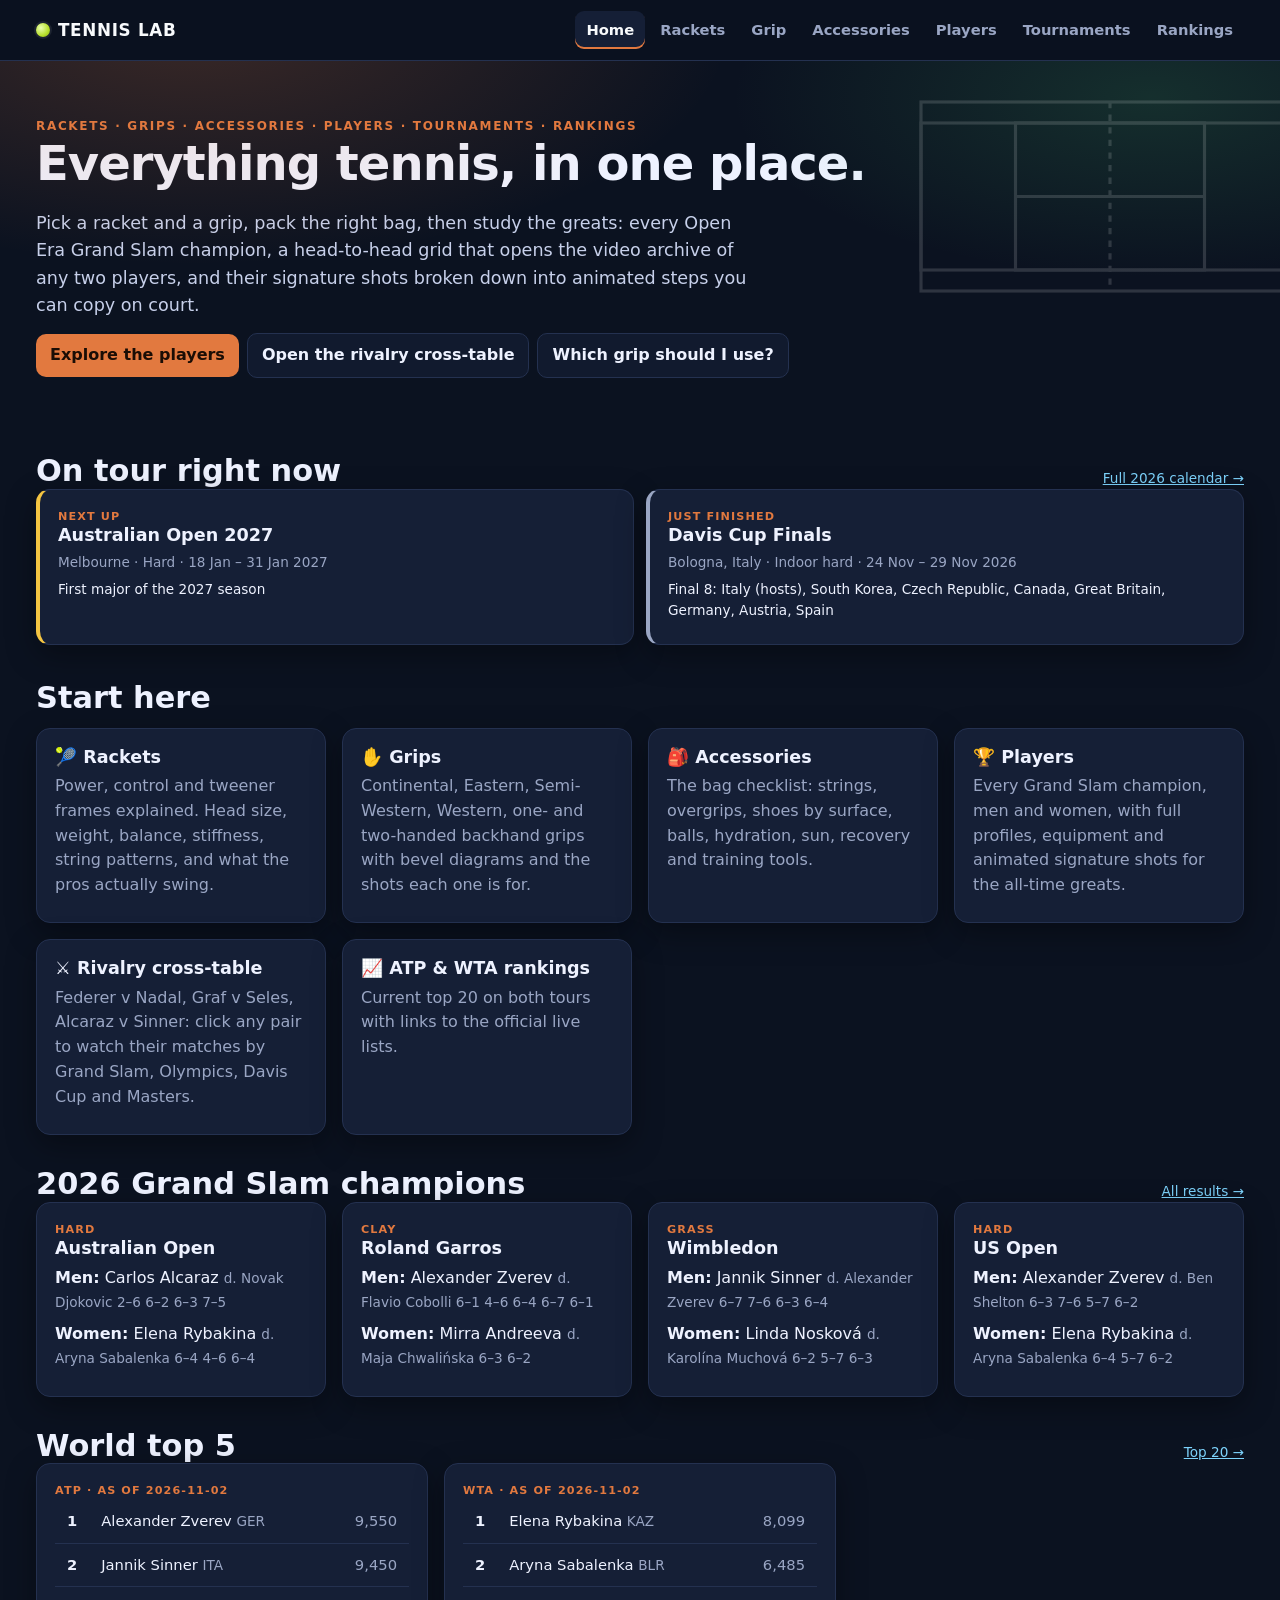
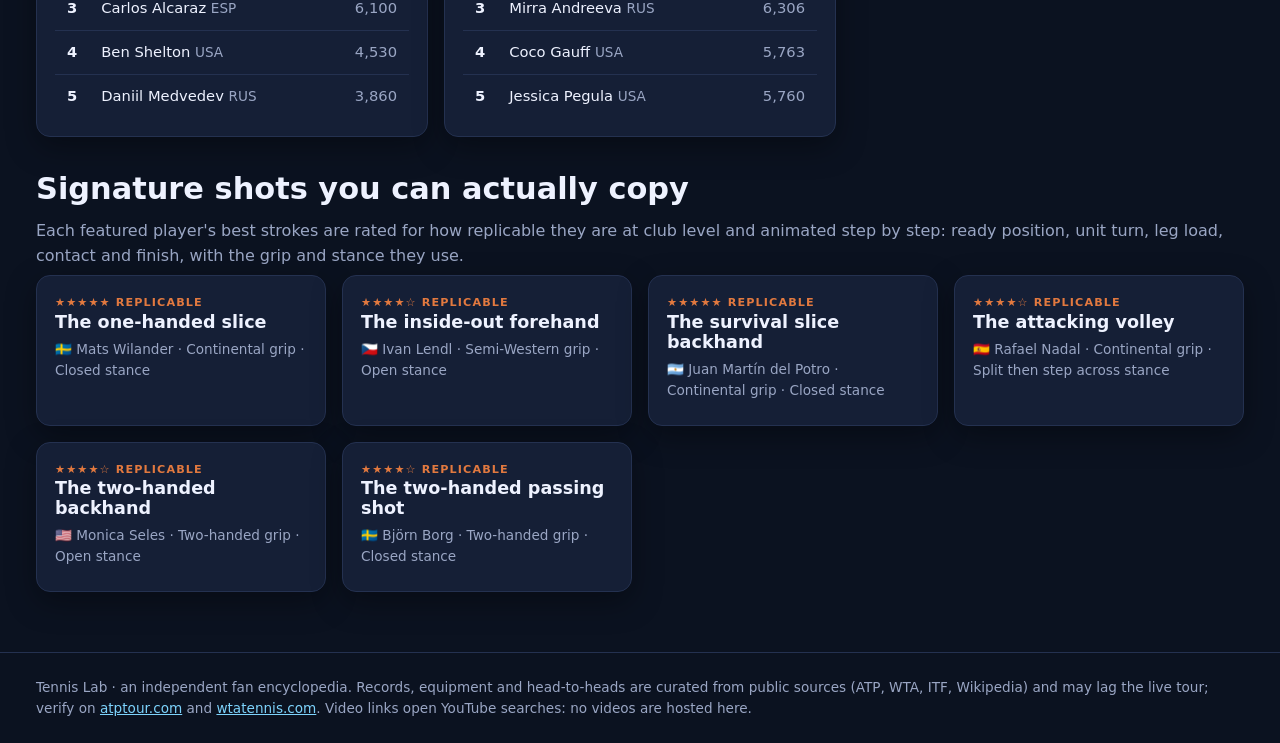
==== index.html @ 3db8cfde "Tennis Lab: static tennis encyclopedia with rivalry cross-table and animated shots Rackets, grips, a" ====
<!doctype html><html lang="en"><head><meta charset="utf-8"><meta name="viewport" content="width=device-width,initial-scale=1"><link rel="icon" href="/assets/favicon.svg"><link rel="stylesheet" href="/css/style.css"><script src="/js/common.js"></script><title>Tennis Lab — rackets, grips, players, rivalries and signature shots</title><meta name="description" content="A tennis encyclopedia: racket and grip guides, every Grand Slam champion, a head-to-head video archive and animated signature shots you can copy."></head><body>
<div id="site-header"></div>
<section class="hero"><div class="wrap">
<svg class="court-lines" viewBox="0 0 400 220" fill="none" stroke="#fff" stroke-width="3"><rect x="20" y="20" width="360" height="180"/><rect x="20" y="40" width="360" height="140"/><line x1="200" y1="20" x2="200" y2="200" stroke-dasharray="6 6"/><rect x="110" y="40" width="180" height="140"/><line x1="110" y1="110" x2="290" y2="110"/></svg>
<div class="kicker">Rackets · Grips · Accessories · Players · Tournaments · Rankings</div>
<h1>Everything tennis, in one place.</h1>
<p class="lead">Pick a racket and a grip, pack the right bag, then study the greats: every Open Era Grand Slam champion, a head-to-head grid that opens the video archive of any two players, and their signature shots broken down into animated steps you can copy on court.</p>
<div class="controls"><a class="btn" href="/players">Explore the players</a><a class="btn ghost" href="/players#crosstable">Open the rivalry cross-table</a><a class="btn ghost" href="/grip">Which grip should I use?</a></div>
</div></section>
<main class="wrap">
<div class="section-head"><h2>On tour right now</h2><a href="/tournaments" class="small">Full 2026 calendar →</a></div>
<div class="now" id="now"></div>
<h2>Start here</h2>
<div class="grid">
<a class="card link" href="/rackets"><h3>🎾 Rackets</h3><p class="muted">Power, control and tweener frames explained. Head size, weight, balance, stiffness, string patterns, and what the pros actually swing.</p></a>
<a class="card link" href="/grip"><h3>✋ Grips</h3><p class="muted">Continental, Eastern, Semi-Western, Western, one- and two-handed backhand grips with bevel diagrams and the shots each one is for.</p></a>
<a class="card link" href="/accessories"><h3>🎒 Accessories</h3><p class="muted">The bag checklist: strings, overgrips, shoes by surface, balls, hydration, sun, recovery and training tools.</p></a>
<a class="card link" href="/players"><h3>🏆 Players</h3><p class="muted">Every Grand Slam champion, men and women, with full profiles, equipment and animated signature shots for the all-time greats.</p></a>
<a class="card link" href="/players#crosstable"><h3>⚔️ Rivalry cross-table</h3><p class="muted">Federer v Nadal, Graf v Seles, Alcaraz v Sinner: click any pair to watch their matches by Grand Slam, Olympics, Davis Cup and Masters.</p></a>
<a class="card link" href="/rankings"><h3>📈 ATP & WTA rankings</h3><p class="muted">Current top 20 on both tours with links to the official live lists.</p></a>
</div>
<div class="section-head"><h2>2026 Grand Slam champions</h2><a href="/tournaments" class="small">All results →</a></div>
<div class="grid" id="slams"></div>
<div class="section-head"><h2>World top 5</h2><a href="/rankings" class="small">Top 20 →</a></div>
<div class="grid wide" id="top5"></div>
<h2>Signature shots you can actually copy</h2>
<p class="muted">Each featured player's best strokes are rated for how replicable they are at club level and animated step by step: ready position, unit turn, leg load, contact and finish, with the grip and stance they use.</p>
<div class="grid" id="shotpicks"></div>
</main>
<div id="site-footer"></div>
<script>
(async()=>{
 const [T,R,P]=await TL.load('tournaments','rankings','players');
 const today=new Date(); const d=s=>new Date(s+'T00:00:00');
 const fmt=(a,b)=>{const o={day:'numeric',month:'short'};return d(a).toLocaleDateString('en-GB',o)+' – '+d(b).toLocaleDateString('en-GB',{...o,year:'numeric'})};
 const events=[...T.slams.map(s=>({name:s.name,city:s.city,surface:s.surface,start:s.start,end:s.end,note:s.men.champion?`Champions: ${s.men.champion} · ${s.women.champion}`:''})),...T.upcoming];
 const live=events.filter(e=>d(e.start)<=today&&today<=d(e.end)); const next=events.filter(e=>d(e.start)>today).sort((a,b)=>d(a.start)-d(b.start)).slice(0,live.length?2:3); const last=events.filter(e=>d(e.end)<today).sort((a,b)=>d(b.end)-d(a.end))[0];
 document.getElementById('now').innerHTML=[...live.map(e=>({...e,k:'',tag:'Happening now'})),...next.map(e=>({...e,k:'next',tag:'Next up'})),...(last?[{...last,k:'done',tag:'Just finished'}]:[])].map(e=>`<div class="card ${e.k}"><div class="ribbon">${e.tag}</div><h3>${TL.esc(e.name)}</h3><p class="muted small">${TL.esc(e.city)} · ${TL.esc(e.surface)} · ${fmt(e.start,e.end)}</p><p class="small">${TL.esc(e.note||'')}</p></div>`).join('');
 document.getElementById('slams').innerHTML=T.slams.map(s=>`<div class="card"><div class="ribbon">${TL.esc(s.surface)}</div><h3>${TL.esc(s.name)}</h3><p><b>Men:</b> ${TL.esc(s.men.champion)} <span class="muted small">d. ${TL.esc(s.men.runnerUp)} ${TL.esc(s.men.score)}</span></p><p><b>Women:</b> ${TL.esc(s.women.champion)} <span class="muted small">d. ${TL.esc(s.women.runnerUp)} ${TL.esc(s.women.score)}</span></p></div>`).join('');
 const row=(list,label)=>`<div class="card"><div class="ribbon">${label} · as of ${R.asOf}</div><table>${list.slice(0,5).map(r=>`<tr><td class="num" style="width:30px"><b>${r.rank}</b></td><td>${TL.esc(r.player)} <span class="muted small">${r.country}</span></td><td class="num muted">${r.points.toLocaleString()}</td></tr>`).join('')}</table></div>`;
 document.getElementById('top5').innerHTML=row(R.atp,'ATP')+row(R.wta,'WTA');
 const picks=P.filter(p=>p.featured).flatMap(p=>p.shots.filter(s=>s.replicable>=4).map(s=>({p,s}))).sort(()=>Math.random()-.5).slice(0,6);
 document.getElementById('shotpicks').innerHTML=picks.map(({p,s})=>`<a class="card link" href="/player?id=${p.id}#shots"><div class="ribbon">${'★'.repeat(s.replicable)}${'☆'.repeat(5-s.replicable)} replicable</div><h3>${TL.esc(s.name)}</h3><p class="muted small">${TL.flag(p)} ${TL.esc(p.name)} · ${TL.esc(s.grip)} grip · ${TL.esc(s.stance)} stance</p></a>`).join('');
})();
</script></body></html>
---- css/style.css ----
:root{--bg:#0b1220;--bg2:#111a2e;--card:#151f36;--line:#243150;--text:#eef2ff;--muted:#9aa6c4;--clay:#e2793f;--grass:#43b36a;--sky:#7dd3fc;--chalk:#f8fafc;--gold:#f5c542;--radius:14px;--shadow:0 10px 30px rgba(0,0,0,.35)}
*{box-sizing:border-box}html{scroll-behavior:smooth}
body{margin:0;background:var(--bg);color:var(--text);font-family:Inter,system-ui,-apple-system,"Segoe UI",Roboto,sans-serif;line-height:1.55;-webkit-font-smoothing:antialiased}
a{color:var(--sky)}a:hover{color:#bae6fd}
img{max-width:100%}
h1,h2,h3{line-height:1.15;margin:0 0 .4em}h1{font-size:clamp(1.9rem,4vw,3rem);letter-spacing:-.02em}h2{font-size:clamp(1.4rem,2.6vw,1.9rem);margin-top:2.2rem}h3{font-size:1.1rem}
p{margin:.4em 0}.muted{color:var(--muted)}.small{font-size:.85rem}
.wrap{max-width:1240px;margin:0 auto;padding:0 16px}
/* header */
.site-header{position:sticky;top:0;z-index:50;background:rgba(11,18,32,.85);backdrop-filter:blur(10px);border-bottom:1px solid var(--line)}
.site-header .wrap{display:flex;align-items:center;gap:18px;height:60px}
.brand{font-weight:800;letter-spacing:.04em;text-decoration:none;color:var(--chalk);display:flex;align-items:center;gap:8px;font-size:1.05rem}
.brand .ball{width:14px;height:14px;border-radius:50%;background:radial-gradient(circle at 35% 35%,#eaffb0,#b7e02b 60%,#7fa31a);box-shadow:0 0 0 2px rgba(255,255,255,.08)}
nav.main{display:flex;gap:4px;margin-left:auto;overflow-x:auto;scrollbar-width:none}nav.main::-webkit-scrollbar{display:none}
nav.main a{color:var(--muted);text-decoration:none;padding:8px 11px;border-radius:9px;font-weight:600;font-size:.92rem;white-space:nowrap}
nav.main a:hover{color:var(--text);background:var(--bg2)}nav.main a.active{color:var(--chalk);background:var(--card);box-shadow:inset 0 -2px 0 var(--clay)}
/* hero */
.hero{padding:56px 0 30px;position:relative;overflow:hidden}
.hero::before{content:"";position:absolute;inset:0;background:radial-gradient(900px 400px at 15% -10%,rgba(226,121,63,.22),transparent 60%),radial-gradient(700px 300px at 90% 10%,rgba(67,179,106,.18),transparent 60%);pointer-events:none}
.hero .kicker{color:var(--clay);font-weight:700;letter-spacing:.14em;text-transform:uppercase;font-size:.75rem}
.hero p.lead{font-size:1.1rem;max-width:720px;color:#c7d0ea}
.court-lines{position:absolute;right:-40px;top:20px;width:420px;opacity:.14;pointer-events:none}
/* grids & cards */
.grid{display:grid;gap:16px;grid-template-columns:repeat(auto-fill,minmax(250px,1fr))}
.grid.wide{grid-template-columns:repeat(auto-fill,minmax(320px,1fr))}
.card{background:var(--card);border:1px solid var(--line);border-radius:var(--radius);padding:18px;box-shadow:var(--shadow)}
.card.link{text-decoration:none;color:inherit;display:block;transition:transform .15s,border-color .15s}.card.link:hover{transform:translateY(-2px);border-color:var(--clay)}
.card h3{display:flex;align-items:center;gap:8px}
.pill{display:inline-block;padding:3px 9px;border-radius:999px;background:var(--bg2);border:1px solid var(--line);font-size:.75rem;color:var(--muted);margin:2px 4px 2px 0;white-space:nowrap}
.pill.clay{color:#ffd9c2;border-color:rgba(226,121,63,.5)}.pill.grass{color:#c9f7d8;border-color:rgba(67,179,106,.5)}.pill.gold{color:#ffe9a3;border-color:rgba(245,197,66,.5)}
.badges{display:flex;flex-wrap:wrap;gap:4px;margin:6px 0}
.stat{font-size:1.6rem;font-weight:800;letter-spacing:-.02em}
.section-head{display:flex;align-items:end;justify-content:space-between;gap:16px;flex-wrap:wrap;margin-top:2rem}.section-head h2{margin:0}
/* tables */
.table-wrap{overflow:auto;border:1px solid var(--line);border-radius:var(--radius);background:var(--card)}
table{width:100%;border-collapse:collapse;font-size:.92rem}
th,td{padding:10px 12px;border-bottom:1px solid var(--line);text-align:left;vertical-align:top}
th{background:var(--bg2);font-weight:700;color:#c7d0ea;position:sticky;top:0;z-index:1}
tr:last-child td{border-bottom:none}
tbody tr:hover td{background:rgba(255,255,255,.025)}
td.num,th.num{text-align:right;font-variant-numeric:tabular-nums}
/* controls */
.controls{display:flex;gap:8px;flex-wrap:wrap;align-items:center;margin:14px 0}
input[type=search],select{background:var(--bg2);color:var(--text);border:1px solid var(--line);border-radius:10px;padding:9px 12px;font:inherit;font-size:.95rem}
input[type=search]{min-width:220px;flex:1}
.seg{display:inline-flex;background:var(--bg2);border:1px solid var(--line);border-radius:10px;overflow:hidden}
.seg button{background:none;border:none;color:var(--muted);padding:8px 13px;font:inherit;font-weight:600;cursor:pointer}
.seg button.on{background:var(--card);color:var(--chalk);box-shadow:inset 0 -2px 0 var(--clay)}
.btn{display:inline-flex;align-items:center;gap:6px;background:var(--clay);color:#1a0d05;border:none;border-radius:10px;padding:9px 14px;font:inherit;font-weight:700;cursor:pointer;text-decoration:none}
.btn.ghost{background:var(--bg2);color:var(--text);border:1px solid var(--line)}.btn.sm{padding:6px 10px;font-size:.85rem}
.btn:hover{filter:brightness(1.1)}
/* player card */
.player-card{display:flex;flex-direction:column;gap:6px;text-decoration:none;color:inherit}
.player-card .name{font-weight:800;font-size:1.05rem;display:flex;align-items:center;gap:8px}
.player-card .flag{font-size:1.3rem}
.slamrow{display:grid;grid-template-columns:repeat(4,1fr);gap:4px;margin-top:6px}
.slamrow div{background:var(--bg2);border-radius:8px;padding:6px 4px;text-align:center}
.slamrow b{display:block;font-size:1.05rem}.slamrow span{font-size:.65rem;color:var(--muted);letter-spacing:.06em}
.ribbon{font-size:.7rem;font-weight:700;letter-spacing:.1em;text-transform:uppercase;color:var(--clay)}
/* cross table */
.xt-wrap{overflow:auto;max-height:78vh;border:1px solid var(--line);border-radius:var(--radius);background:var(--card)}
.xt{border-collapse:separate;border-spacing:0;font-size:.78rem}
.xt th,.xt td{padding:0;border-right:1px solid var(--line);border-bottom:1px solid var(--line);white-space:nowrap}
.xt thead th{position:sticky;top:0;z-index:3;background:var(--bg2);height:112px;vertical-align:bottom;min-width:46px}
.xt thead th .rot{writing-mode:vertical-rl;transform:rotate(180deg);padding:8px 0;font-weight:600;color:#c7d0ea;display:block;max-height:110px;overflow:hidden;text-overflow:ellipsis}
.xt tbody th{position:sticky;left:0;z-index:2;background:var(--bg2);text-align:left;padding:0 10px;font-weight:600;color:#c7d0ea;min-width:150px}
.xt thead th:first-child{left:0;z-index:4}
.xt td button{width:100%;height:36px;background:none;border:none;color:var(--muted);cursor:pointer;font:inherit;font-size:.74rem}
.xt td button:hover{background:rgba(226,121,63,.22);color:var(--chalk)}
.xt td.has button{color:var(--chalk);font-weight:700;background:rgba(67,179,106,.12)}
.xt td.self{background:var(--bg2);text-align:center;color:var(--muted)}
.xt td.cur button{background:rgba(245,197,66,.14)}
.legend{display:flex;gap:14px;flex-wrap:wrap;font-size:.82rem;color:var(--muted);margin:8px 0}
.legend i{display:inline-block;width:12px;height:12px;border-radius:3px;vertical-align:-1px;margin-right:5px}
/* modal */
.modal{position:fixed;inset:0;z-index:100;background:rgba(5,9,18,.78);display:none;align-items:flex-start;justify-content:center;padding:24px 12px;overflow:auto}
.modal.open{display:flex}
.modal .box{background:var(--card);border:1px solid var(--line);border-radius:18px;max-width:900px;width:100%;box-shadow:var(--shadow);animation:pop .18s ease-out}
@keyframes pop{from{transform:translateY(10px);opacity:0}to{transform:none;opacity:1}}
.modal .head{padding:18px 20px;border-bottom:1px solid var(--line);display:flex;align-items:center;gap:12px}
.modal .head h2{margin:0;font-size:1.3rem}.modal .close{margin-left:auto;background:var(--bg2);border:1px solid var(--line);color:var(--text);border-radius:10px;width:36px;height:36px;cursor:pointer;font-size:1.1rem}
.modal .body{padding:14px 20px 20px}
.tabs{display:flex;gap:6px;flex-wrap:wrap;margin:8px 0 14px}
.tabs button{background:var(--bg2);border:1px solid var(--line);color:var(--muted);border-radius:999px;padding:6px 12px;font:inherit;font-size:.85rem;cursor:pointer}
.tabs button.on{color:var(--chalk);border-color:var(--clay);background:rgba(226,121,63,.15)}
.matchlist{list-style:none;margin:0;padding:0}
.matchlist li{display:grid;grid-template-columns:52px 1fr auto;gap:10px;align-items:center;padding:9px 6px;border-bottom:1px solid var(--line)}
.matchlist li:last-child{border-bottom:none}
.matchlist .yr{font-weight:800;color:var(--gold)}.matchlist .ev{font-weight:600}.matchlist .sc{color:var(--muted);font-size:.85rem}
.matchlist a.yt{background:#ff0033;color:#fff;border-radius:8px;padding:5px 9px;font-size:.78rem;font-weight:700;text-decoration:none;white-space:nowrap}
.searchall{display:flex;gap:8px;flex-wrap:wrap;margin:10px 0}
.searchall a{background:var(--bg2);border:1px solid var(--line);border-radius:999px;padding:6px 12px;font-size:.82rem;text-decoration:none;color:var(--text)}
/* profile */
.profile-head{display:grid;grid-template-columns:1fr;gap:18px;margin-top:24px}
@media(min-width:800px){.profile-head{grid-template-columns:1.4fr 1fr}}
.kv{display:grid;grid-template-columns:auto 1fr;gap:6px 14px;font-size:.92rem}.kv dt{color:var(--muted)}.kv dd{margin:0}
.bigslams{display:grid;grid-template-columns:repeat(5,1fr);gap:8px;margin:12px 0}
.bigslams div{background:var(--bg2);border:1px solid var(--line);border-radius:12px;padding:10px 6px;text-align:center}
.bigslams b{display:block;font-size:1.5rem}.bigslams span{font-size:.7rem;color:var(--muted);letter-spacing:.06em}
/* shot cards */
.shot{display:grid;grid-template-columns:1fr;gap:16px;margin-top:16px}
@media(min-width:900px){.shot{grid-template-columns:1.15fr 1fr}}
.anim{background:#0d1526;border:1px solid var(--line);border-radius:12px;overflow:hidden}
.anim svg.fig{width:100%;height:auto;display:block;background:linear-gradient(180deg,#0d1526 0%,#0d1526 84%,#1d2a42 84.5%,#1d2a42 100%)}
.anim .bar{display:flex;align-items:center;gap:8px;padding:8px 10px;border-top:1px solid var(--line);flex-wrap:wrap}
.anim .bar input[type=range]{flex:1;min-width:120px;accent-color:var(--clay)}
.phases{display:flex;gap:4px;flex-wrap:wrap;padding:0 10px 10px}
.phases button{flex:1;min-width:70px;background:var(--bg2);border:1px solid var(--line);color:var(--muted);border-radius:8px;padding:6px 4px;font:inherit;font-size:.72rem;cursor:pointer}
.phases button.on{color:var(--chalk);border-color:var(--clay);background:rgba(226,121,63,.18)}
.caption{min-height:3.2em;padding:8px 12px;font-size:.9rem;color:#dbe3fb;border-top:1px solid var(--line)}
.foot{display:grid;grid-template-columns:110px 1fr;gap:12px;align-items:start;margin-top:10px}
.foot svg{width:110px;height:110px;background:var(--bg2);border-radius:10px;border:1px solid var(--line)}
.stars{color:var(--gold);letter-spacing:2px}
ul.cues{padding-left:18px;margin:6px 0}ul.cues li{margin:4px 0}
/* grip */
.bevel{width:150px;height:150px;flex:none}
.gripcard{display:grid;grid-template-columns:150px 1fr;gap:16px}
@media(max-width:600px){.gripcard{grid-template-columns:1fr}}
.matrix td{text-align:center}.matrix .y{color:var(--grass);font-weight:800}.matrix .m{color:var(--gold)}
/* home now */
.now{display:grid;gap:12px;grid-template-columns:repeat(auto-fit,minmax(240px,1fr))}
.now .card{border-left:4px solid var(--grass)}.now .card.next{border-left-color:var(--gold)}.now .card.done{border-left-color:var(--muted)}
footer{margin-top:60px;border-top:1px solid var(--line);padding:24px 0;color:var(--muted);font-size:.85rem}
.notice{background:var(--bg2);border:1px solid var(--line);border-radius:12px;padding:12px 14px;font-size:.88rem;color:#c7d0ea}
@media(max-width:640px){.site-header .wrap{height:auto;flex-wrap:wrap;padding:8px 16px}nav.main{margin-left:0;width:100%}}
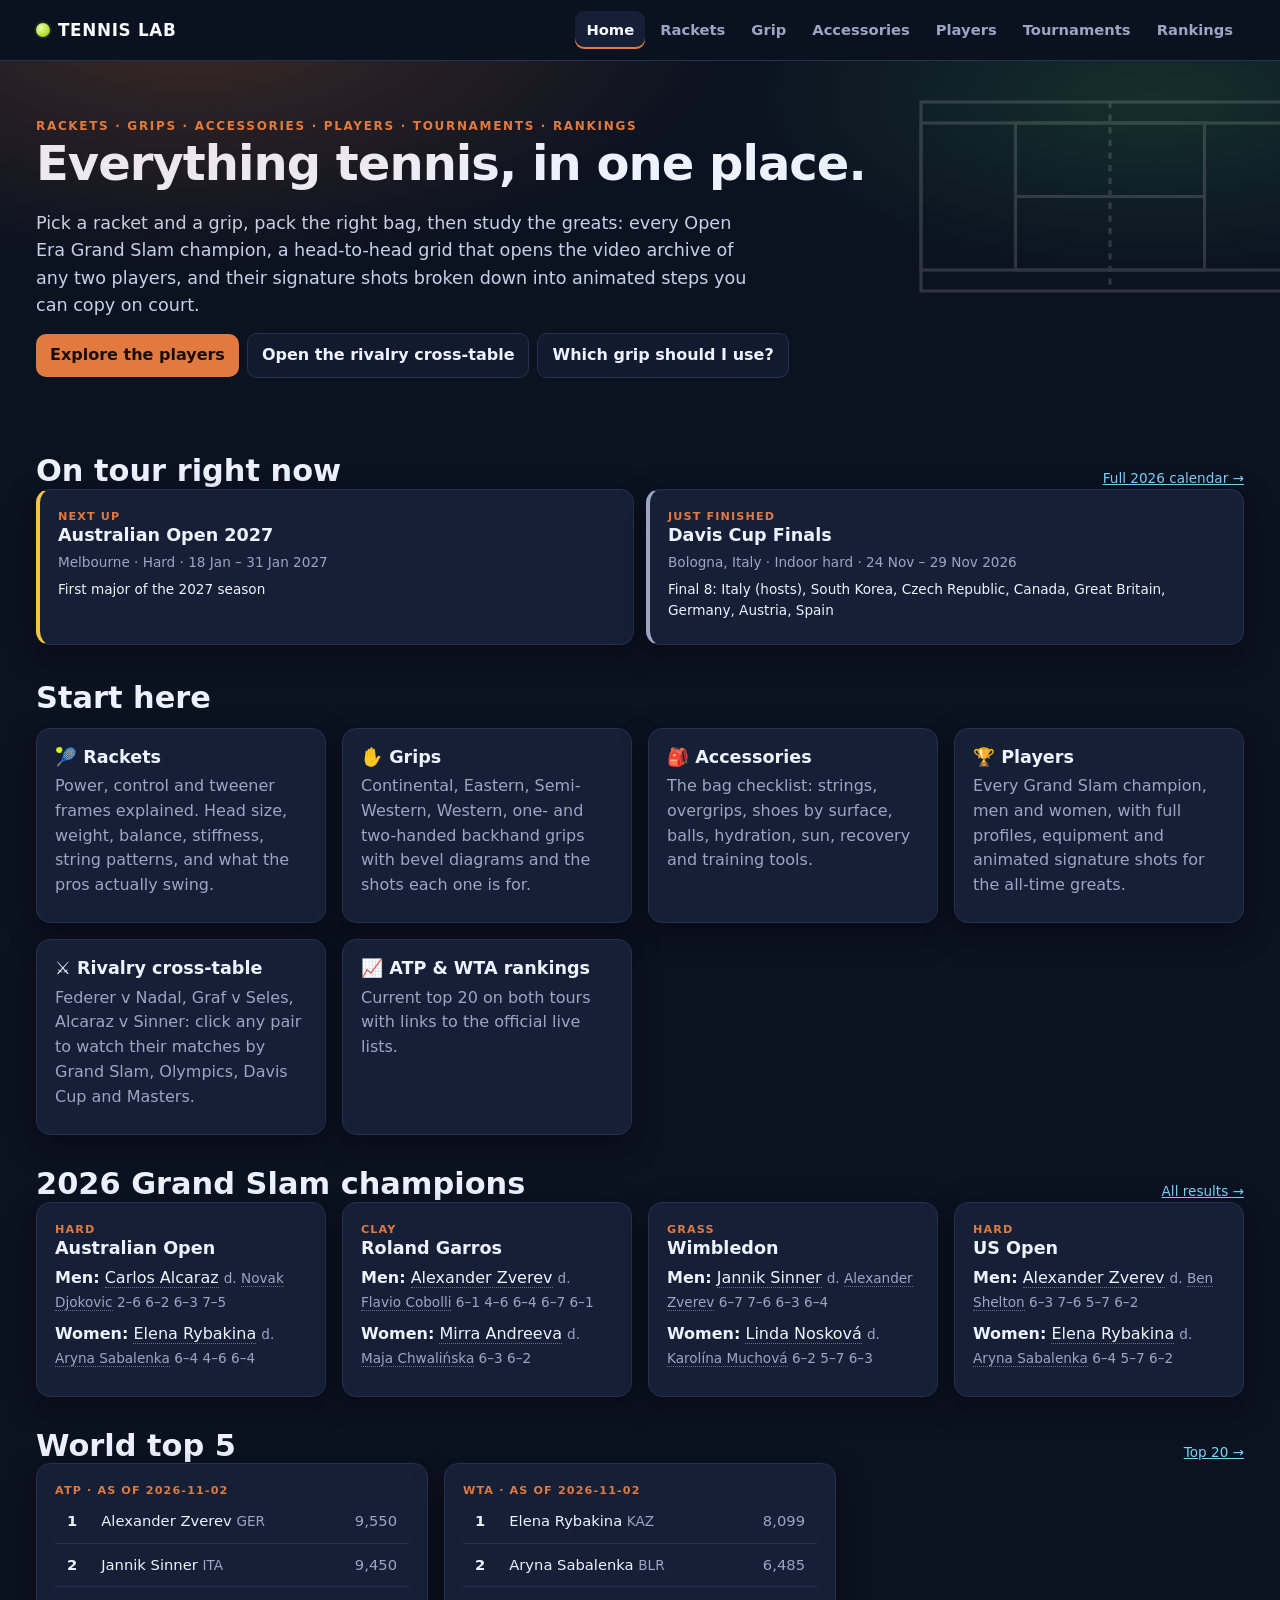
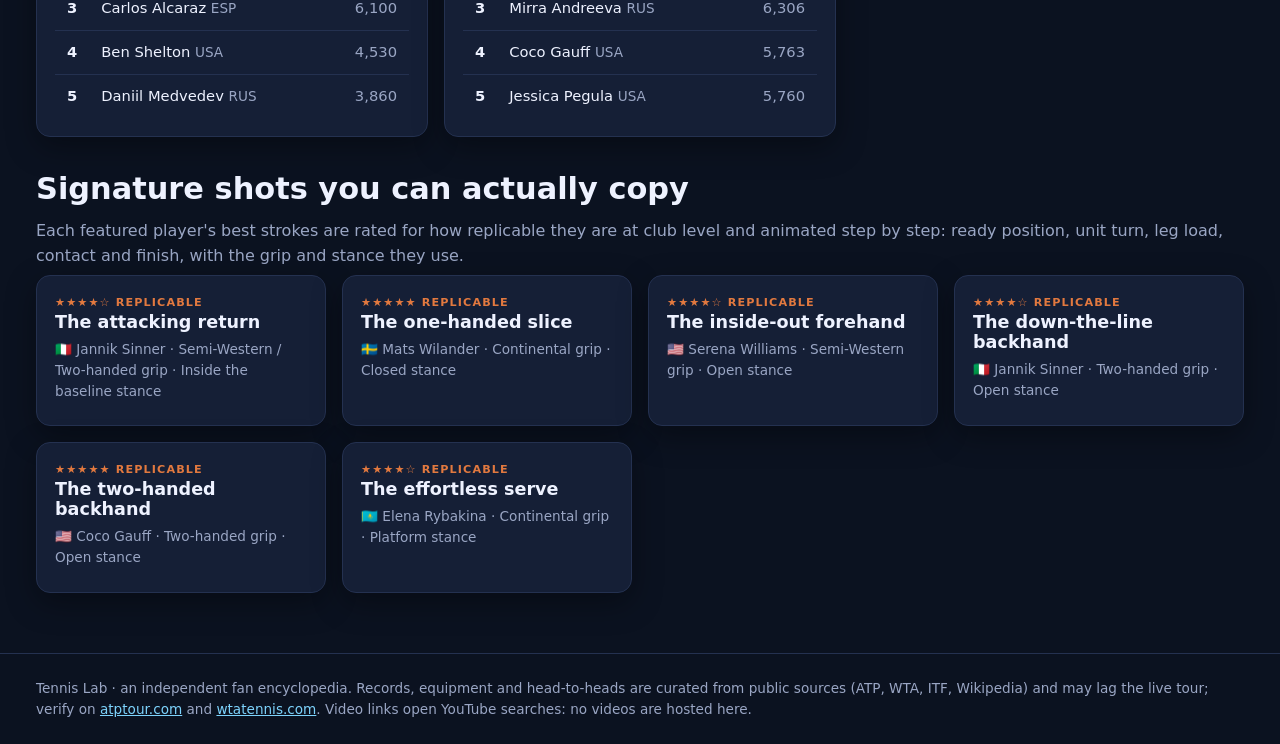
==== commit 3f404fb4: "Link every player name to the player's profile page Cross-table headers, champion cards, rivalry mod" ====
--- a/index.html
+++ b/index.html
@@ -31,12 +31,13 @@
 <script>
 (async()=>{
  const [T,R,P]=await TL.load('tournaments','rankings','players');
+ const byName=Object.fromEntries(P.map(p=>[p.name,p])); const pl=n=>TL.plink(byName[n],n);
  const today=new Date(); const d=s=>new Date(s+'T00:00:00');
  const fmt=(a,b)=>{const o={day:'numeric',month:'short'};return d(a).toLocaleDateString('en-GB',o)+' – '+d(b).toLocaleDateString('en-GB',{...o,year:'numeric'})};
  const events=[...T.slams.map(s=>({name:s.name,city:s.city,surface:s.surface,start:s.start,end:s.end,note:s.men.champion?`Champions: ${s.men.champion} · ${s.women.champion}`:''})),...T.upcoming];
  const live=events.filter(e=>d(e.start)<=today&&today<=d(e.end)); const next=events.filter(e=>d(e.start)>today).sort((a,b)=>d(a.start)-d(b.start)).slice(0,live.length?2:3); const last=events.filter(e=>d(e.end)<today).sort((a,b)=>d(b.end)-d(a.end))[0];
  document.getElementById('now').innerHTML=[...live.map(e=>({...e,k:'',tag:'Happening now'})),...next.map(e=>({...e,k:'next',tag:'Next up'})),...(last?[{...last,k:'done',tag:'Just finished'}]:[])].map(e=>`<div class="card ${e.k}"><div class="ribbon">${e.tag}</div><h3>${TL.esc(e.name)}</h3><p class="muted small">${TL.esc(e.city)} · ${TL.esc(e.surface)} · ${fmt(e.start,e.end)}</p><p class="small">${TL.esc(e.note||'')}</p></div>`).join('');
- document.getElementById('slams').innerHTML=T.slams.map(s=>`<div class="card"><div class="ribbon">${TL.esc(s.surface)}</div><h3>${TL.esc(s.name)}</h3><p><b>Men:</b> ${TL.esc(s.men.champion)} <span class="muted small">d. ${TL.esc(s.men.runnerUp)} ${TL.esc(s.men.score)}</span></p><p><b>Women:</b> ${TL.esc(s.women.champion)} <span class="muted small">d. ${TL.esc(s.women.runnerUp)} ${TL.esc(s.women.score)}</span></p></div>`).join('');
+ document.getElementById('slams').innerHTML=T.slams.map(s=>`<div class="card"><div class="ribbon">${TL.esc(s.surface)}</div><h3>${TL.esc(s.name)}</h3><p><b>Men:</b> ${pl(s.men.champion)} <span class="muted small">d. ${pl(s.men.runnerUp)} ${TL.esc(s.men.score)}</span></p><p><b>Women:</b> ${pl(s.women.champion)} <span class="muted small">d. ${pl(s.women.runnerUp)} ${TL.esc(s.women.score)}</span></p></div>`).join('');
  const row=(list,label)=>`<div class="card"><div class="ribbon">${label} · as of ${R.asOf}</div><table>${list.slice(0,5).map(r=>`<tr><td class="num" style="width:30px"><b>${r.rank}</b></td><td>${TL.esc(r.player)} <span class="muted small">${r.country}</span></td><td class="num muted">${r.points.toLocaleString()}</td></tr>`).join('')}</table></div>`;
  document.getElementById('top5').innerHTML=row(R.atp,'ATP')+row(R.wta,'WTA');
  const picks=P.filter(p=>p.featured).flatMap(p=>p.shots.filter(s=>s.replicable>=4).map(s=>({p,s}))).sort(()=>Math.random()-.5).slice(0,6);
--- a/css/style.css
+++ b/css/style.css
@@ -123,3 +123,29 @@
 footer{margin-top:60px;border-top:1px solid var(--line);padding:24px 0;color:var(--muted);font-size:.85rem}
 .notice{background:var(--bg2);border:1px solid var(--line);border-radius:12px;padding:12px 14px;font-size:.88rem;color:#c7d0ea}
 @media(max-width:640px){.site-header .wrap{height:auto;flex-wrap:wrap;padding:8px 16px}nav.main{margin-left:0;width:100%}}
+/* 3D animation */
+.anim3d .stage{position:relative;background:#0b1220}.anim3d canvas{display:block}
+.anim3d .bar .views{margin-left:auto}.anim3d .bar .views button{padding:5px 9px;font-size:.78rem}
+.anim3d .stage::after{content:"drag to orbit";position:absolute;right:10px;top:8px;font-size:.7rem;color:#6b7a9c;pointer-events:none}
+/* video embeds */
+.yt{position:relative;aspect-ratio:16/9;background:#000;border-radius:12px;overflow:hidden;border:1px solid var(--line)}
+.yt img,.yt iframe{position:absolute;inset:0;width:100%;height:100%;object-fit:cover;border:0}
+.yt .ytplay{position:absolute;left:50%;top:50%;transform:translate(-50%,-50%);width:64px;height:44px;border-radius:12px;background:#ff0033;color:#fff;border:none;font-size:1.2rem;cursor:pointer;box-shadow:0 6px 20px rgba(0,0,0,.5)}
+.yt .ytplay:hover{background:#ff2a55}
+.yt .yttitle{position:absolute;left:0;right:0;bottom:0;padding:8px 10px;font-size:.78rem;background:linear-gradient(transparent,rgba(0,0,0,.85));color:#fff}
+.yt.loop::after{content:"GIF loop · muted";position:absolute;top:8px;left:8px;font-size:.68rem;background:rgba(0,0,0,.6);color:#fff;padding:2px 7px;border-radius:999px}
+.vidgrid{display:grid;gap:12px;grid-template-columns:repeat(auto-fill,minmax(260px,1fr));margin:10px 0}
+.shotmedia{display:grid;gap:12px;grid-template-columns:1fr 1fr;margin-top:12px}
+@media(max-width:700px){.shotmedia{grid-template-columns:1fr}}
+.loopctl{display:flex;gap:8px;align-items:center;font-size:.8rem;color:var(--muted);margin-top:6px}
+.loopctl input{width:64px;background:var(--bg2);color:var(--text);border:1px solid var(--line);border-radius:8px;padding:4px 6px;font:inherit}
+.buy{display:flex;gap:6px;flex-wrap:wrap;margin-top:8px}
+.buy a{font-size:.78rem;text-decoration:none;border:1px solid var(--line);border-radius:999px;padding:4px 10px;color:var(--text);background:var(--bg2)}
+.buy a.amz{border-color:rgba(245,197,66,.6);color:#ffe9a3}
+.anim3d .attrib{margin:0;padding:6px 10px 9px;font-size:.72rem;color:#7d8bab;border-top:1px solid var(--line)}.anim3d .attrib a{color:inherit}
+.shotvideo .loopbox{margin-top:4px}
+
+/* player-name links */
+.plink{color:inherit;text-decoration:none;border-bottom:1px dotted rgba(199,208,234,.45)}.plink:hover{color:var(--clay);border-bottom-color:var(--clay)}
+.xt thead th a.rot{border-bottom:0;text-decoration:none}.xt thead th a.rot:hover{color:var(--clay)}
+.plink-inline{color:var(--clay);cursor:pointer}.plink-inline:hover{text-decoration:underline}
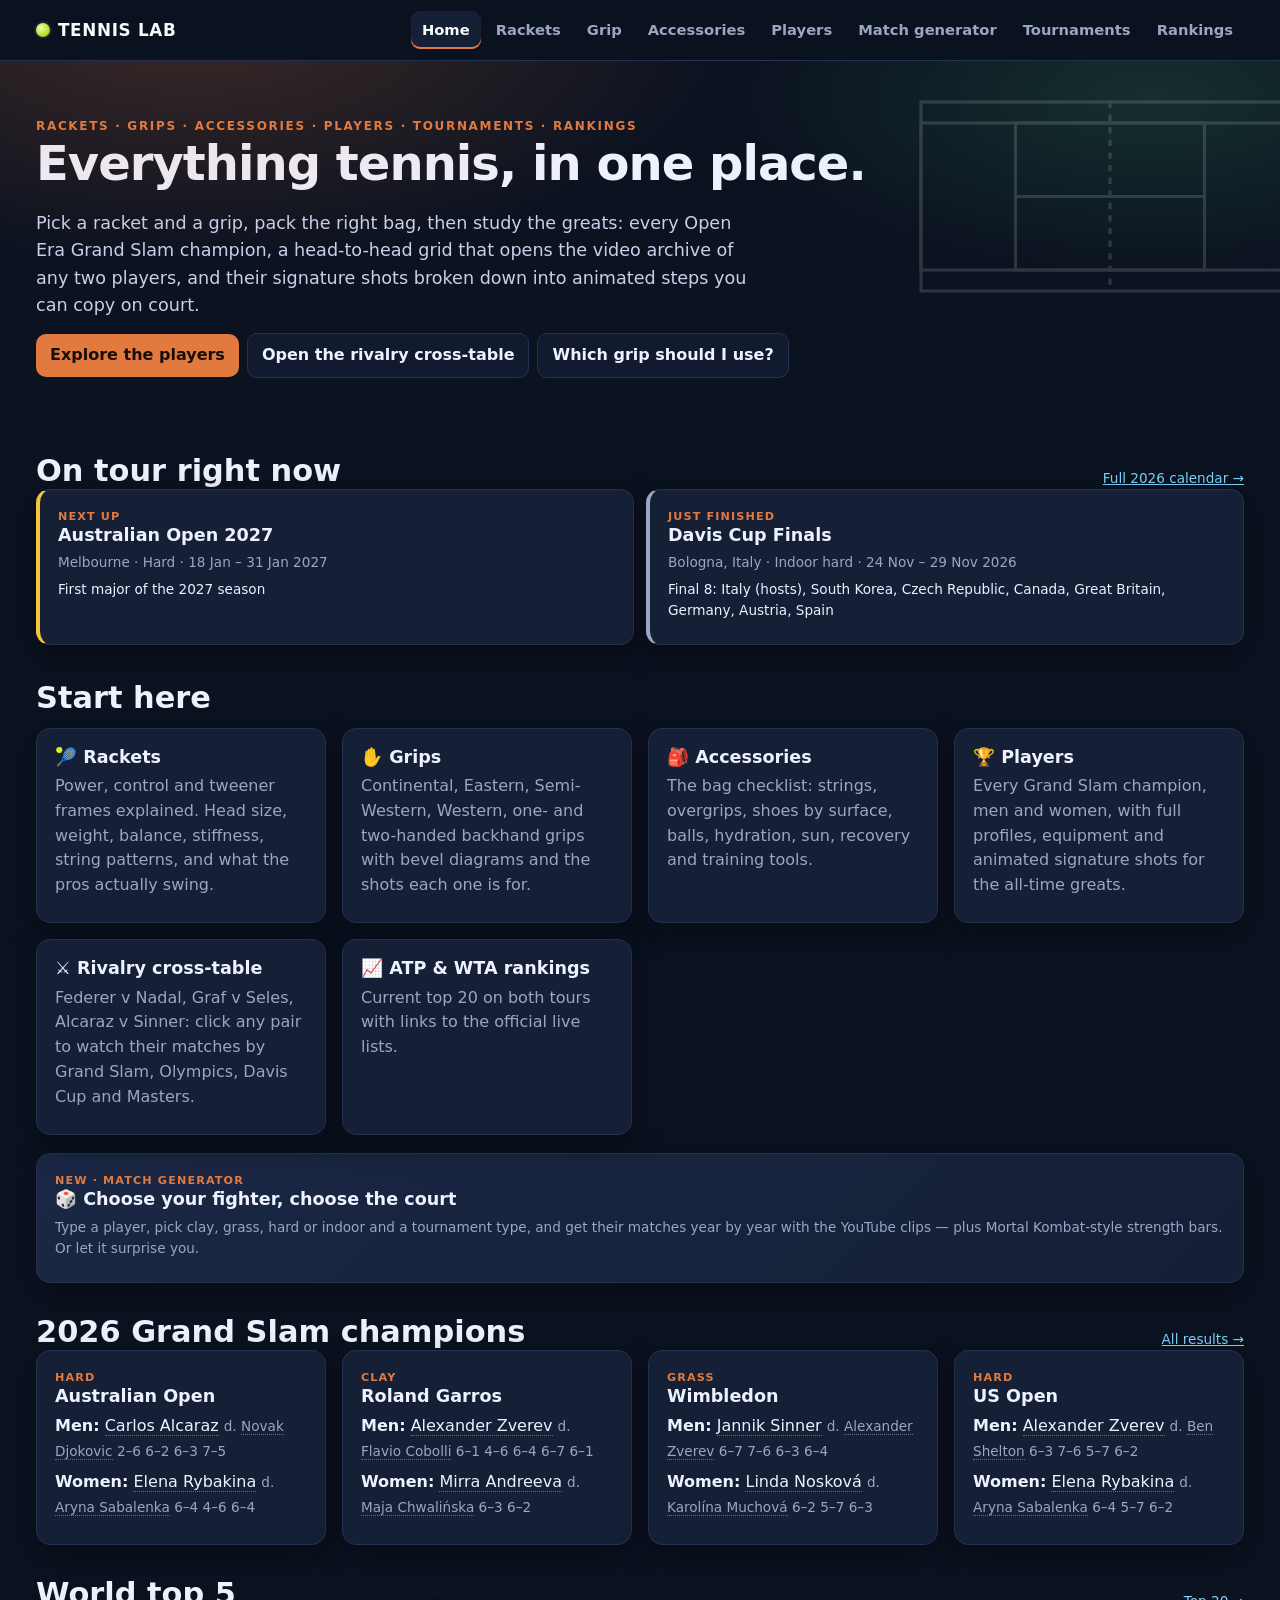
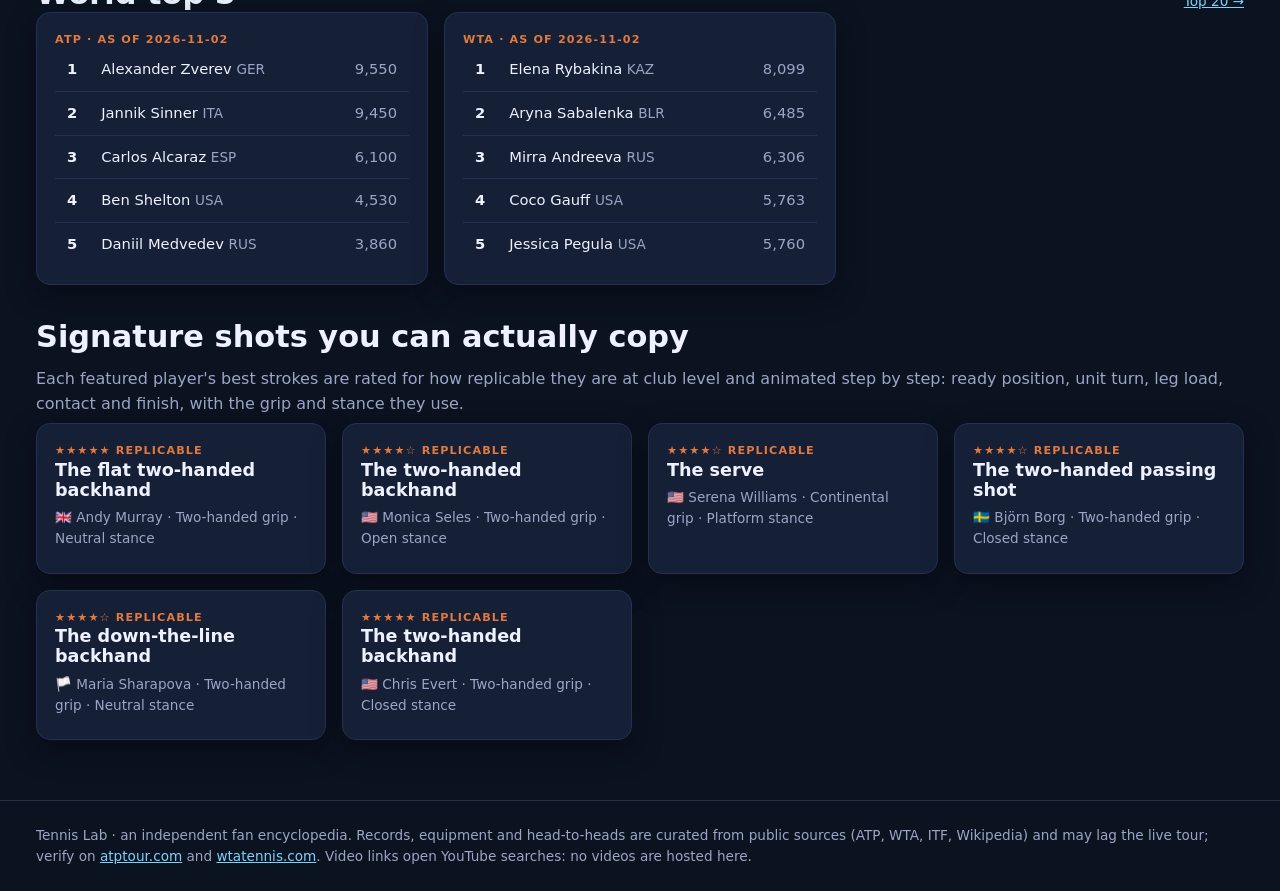
==== commit 5df72c30: "Add the match generator: fighter-select cards, strength bars and year-by-year match videos New /gene" ====
--- a/index.html
+++ b/index.html
@@ -19,6 +19,7 @@
 <a class="card link" href="/players#crosstable"><h3>⚔️ Rivalry cross-table</h3><p class="muted">Federer v Nadal, Graf v Seles, Alcaraz v Sinner: click any pair to watch their matches by Grand Slam, Olympics, Davis Cup and Masters.</p></a>
 <a class="card link" href="/rankings"><h3>📈 ATP & WTA rankings</h3><p class="muted">Current top 20 on both tours with links to the official live lists.</p></a>
 </div>
+<a class="card link" href="/generator" style="margin:18px 0;background:linear-gradient(135deg,#1a2744,#151f36)"><div class="ribbon">New · Match generator</div><h3>🎲 Choose your fighter, choose the court</h3><p class="muted small">Type a player, pick clay, grass, hard or indoor and a tournament type, and get their matches year by year with the YouTube clips — plus Mortal Kombat-style strength bars. Or let it surprise you.</p></a>
 <div class="section-head"><h2>2026 Grand Slam champions</h2><a href="/tournaments" class="small">All results →</a></div>
 <div class="grid" id="slams"></div>
 <div class="section-head"><h2>World top 5</h2><a href="/rankings" class="small">Top 20 →</a></div>
--- a/css/style.css
+++ b/css/style.css
@@ -149,3 +149,33 @@
 .plink{color:inherit;text-decoration:none;border-bottom:1px dotted rgba(199,208,234,.45)}.plink:hover{color:var(--clay);border-bottom-color:var(--clay)}
 .xt thead th a.rot{border-bottom:0;text-decoration:none}.xt thead th a.rot:hover{color:var(--clay)}
 .plink-inline{color:var(--clay);cursor:pointer}.plink-inline:hover{text-decoration:underline}
+
+/* ---- Match generator ---- */
+.gen-controls{margin-top:10px}.gen-row{display:flex;flex-wrap:wrap;gap:14px;align-items:flex-end;margin-bottom:12px}.gen-row:last-child{margin-bottom:0}
+.gen-field{display:flex;flex-direction:column;gap:6px;flex:1 1 220px}.gen-field input{background:var(--bg2);border:1px solid var(--line);color:var(--text);border-radius:10px;padding:10px 12px;font:inherit;font-size:1rem}
+.gen-field input:focus{outline:2px solid var(--clay);border-color:var(--clay)}.gen-vs{font-weight:900;color:var(--muted);padding-bottom:12px;font-style:italic}
+.gen-actions{align-items:center}.btn.sm{padding:6px 10px;font-size:.8rem}
+.stage{display:grid;grid-template-columns:1fr auto 1fr;gap:12px;align-items:stretch;margin:22px 0 10px;perspective:1200px}
+@media(max-width:760px){.stage{grid-template-columns:1fr}.vsflash{justify-self:center}}
+.fighter-slot{min-height:200px}
+.fighter{position:relative;height:100%;min-height:360px;border-radius:16px;border:1px solid var(--line);background:linear-gradient(160deg,#1a2744,#0b1220);background-size:cover;background-position:center 20%;padding:18px 18px 16px;display:flex;flex-direction:column;gap:8px;overflow:hidden;box-shadow:var(--shadow);opacity:0;transform:translateY(-70px) scale(.85) rotateX(18deg);transition:transform .55s cubic-bezier(.2,1.4,.3,1),opacity .4s}
+.fighter.in{opacity:1;transform:none}.fighter::before{content:"";position:absolute;inset:0;background:repeating-linear-gradient(0deg,rgba(255,255,255,.025) 0 2px,transparent 2px 4px);pointer-events:none}
+.fighter.atp{box-shadow:0 0 0 1px rgba(125,211,252,.25),0 20px 40px rgba(0,0,0,.5)}.fighter.wta{box-shadow:0 0 0 1px rgba(226,121,63,.35),0 20px 40px rgba(0,0,0,.5)}
+.fighter.empty{align-items:center;justify-content:center;opacity:1;transform:none;border-style:dashed;background:var(--bg2)}.fighter .qmark{font-size:4rem;font-weight:900;color:var(--line)}
+.fighter .bigflag{position:absolute;right:-6px;top:-18px;font-size:7rem;opacity:.18;filter:grayscale(.2);pointer-events:none}
+.fighter .fname{display:flex;flex-direction:column;line-height:.95;margin-top:auto}.fighter .first{font-size:1rem;font-weight:600;color:var(--muted);letter-spacing:.08em;text-transform:uppercase}
+.fighter .lastname{font-size:clamp(2rem,5vw,3.2rem);font-weight:900;letter-spacing:-.02em;text-transform:uppercase;text-shadow:0 4px 18px rgba(0,0,0,.6)}
+.fighter .ftag{font-size:.85rem;color:#c7d0ea;font-style:italic}.fighter .fmeta{display:flex;flex-wrap:wrap}.pill.gold{color:var(--gold);border-color:var(--gold)}
+.fighter .bars{display:grid;gap:5px;margin-top:6px}.fighter .bar{display:grid;grid-template-columns:78px 1fr 30px;align-items:center;gap:8px;font-size:.72rem;font-weight:700;text-transform:uppercase;letter-spacing:.06em;color:#c7d0ea}
+.fighter .bar b{text-align:right;color:var(--chalk);font-size:.8rem}.fighter .track{height:10px;background:rgba(0,0,0,.45);border:1px solid rgba(255,255,255,.12);border-radius:3px;overflow:hidden;transform:skewX(-14deg)}
+.fighter .track i{display:block;height:100%;width:0;background:linear-gradient(90deg,#e2793f,#f5c542 70%,#43b36a);box-shadow:0 0 12px rgba(245,197,66,.6);transition:width .9s cubic-bezier(.2,.9,.2,1);transition-delay:var(--d,0ms)}
+.fighter.in .track i{width:var(--w)}
+.vsflash{align-self:center;font-size:2.6rem;font-weight:900;font-style:italic;color:var(--gold);text-shadow:0 0 20px rgba(245,197,66,.7),0 4px 0 #7a4b00;padding:0 8px}
+.vsflash.hit{animation:vshit .6s cubic-bezier(.2,1.6,.3,1)}@keyframes vshit{0%{transform:scale(3) rotate(-12deg);opacity:0}60%{transform:scale(.9) rotate(4deg);opacity:1}100%{transform:none}}
+.pill.clay{color:var(--clay);border-color:var(--clay)}.pill.grass{color:var(--grass);border-color:var(--grass)}.pill.hard,.pill.indoor{color:var(--sky);border-color:var(--sky)}.pill.mixed{color:var(--gold);border-color:var(--gold)}
+.yearhead{margin:22px 0 10px;padding-bottom:6px;border-bottom:1px solid var(--line);font-size:1.3rem}
+.mgrid{display:grid;grid-template-columns:repeat(auto-fill,minmax(300px,1fr));gap:14px}
+.mcard{background:var(--card);border:1px solid var(--line);border-radius:var(--radius);padding:14px;display:flex;flex-direction:column;gap:10px}
+.mcard.big{border-color:var(--gold);box-shadow:0 0 0 1px rgba(245,197,66,.3),var(--shadow)}.mcard .mhead{display:flex;gap:12px;align-items:flex-start}
+.mcard .yr{font-weight:900;font-size:1.2rem;color:var(--gold);min-width:52px}.mcard .mvid{max-width:640px}.mcard.big .mvid{max-width:none}
+.mcard .searchall.small a{font-size:.78rem}
